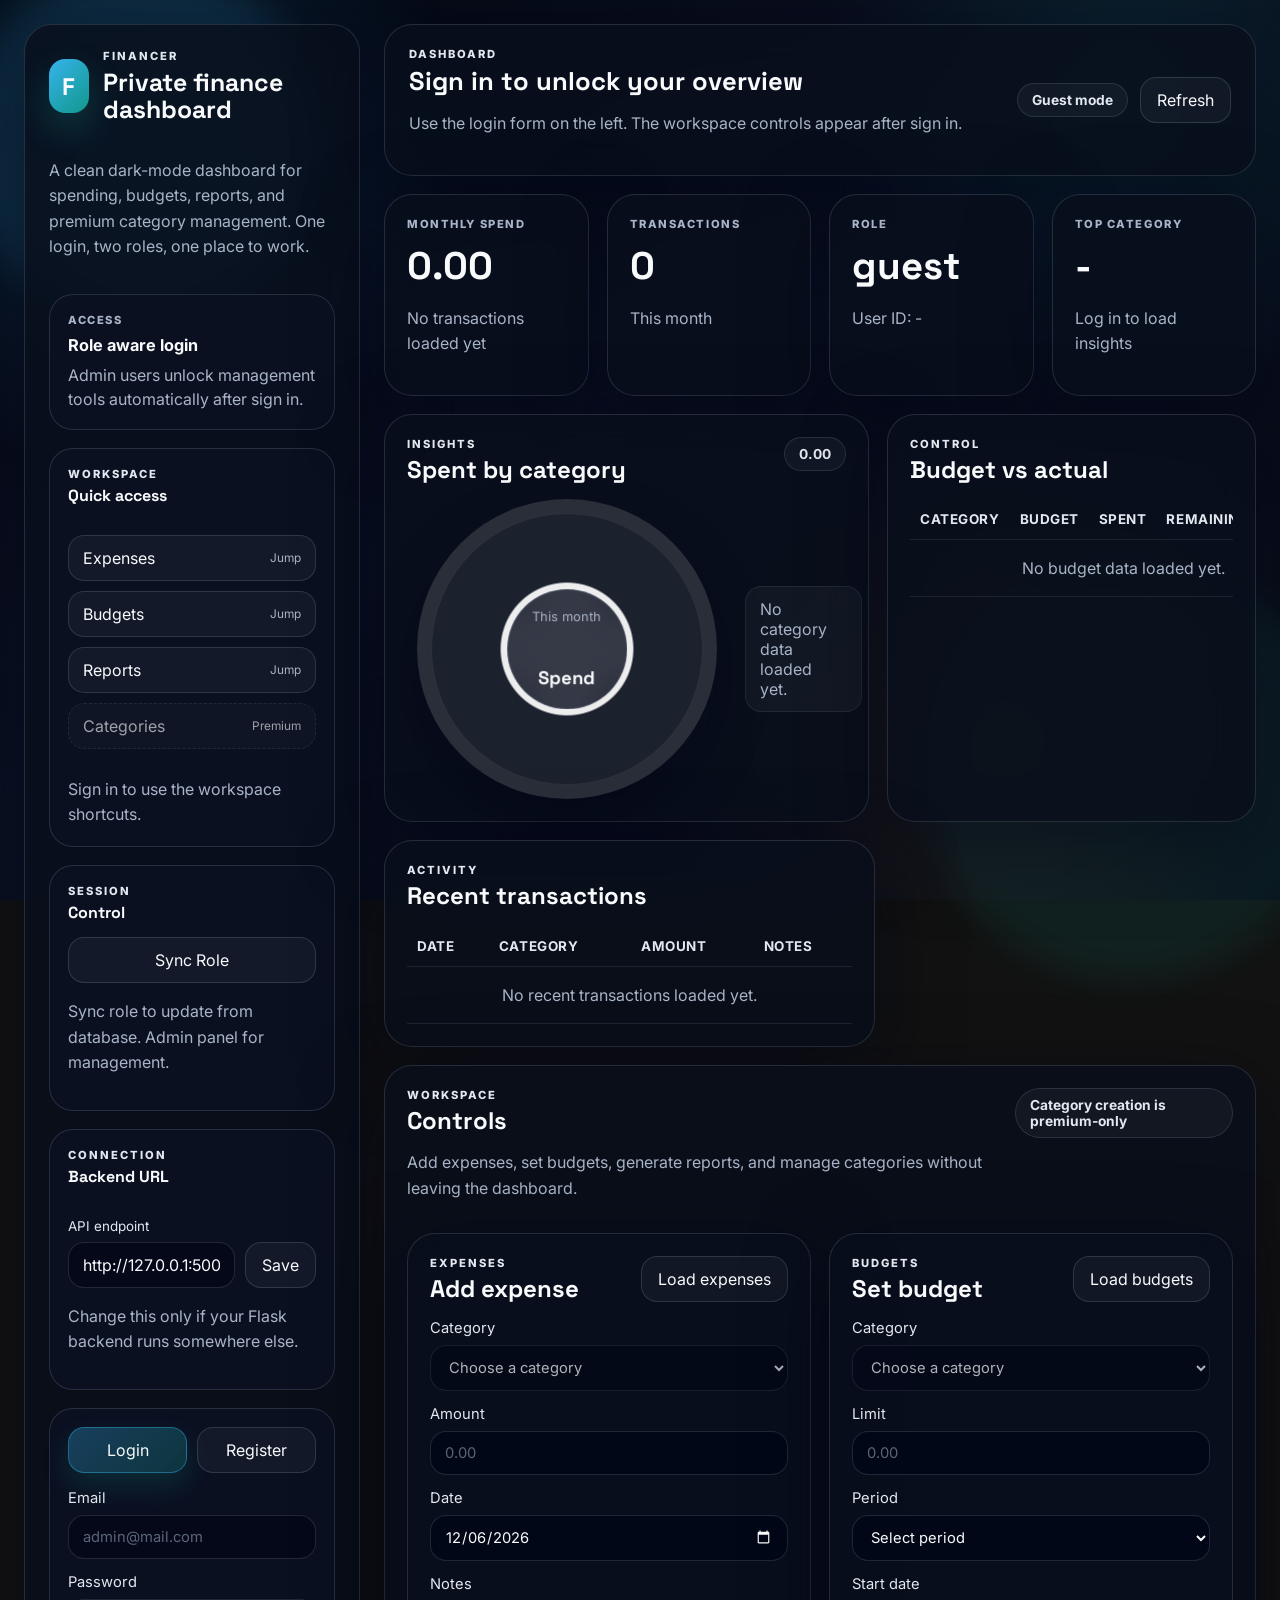
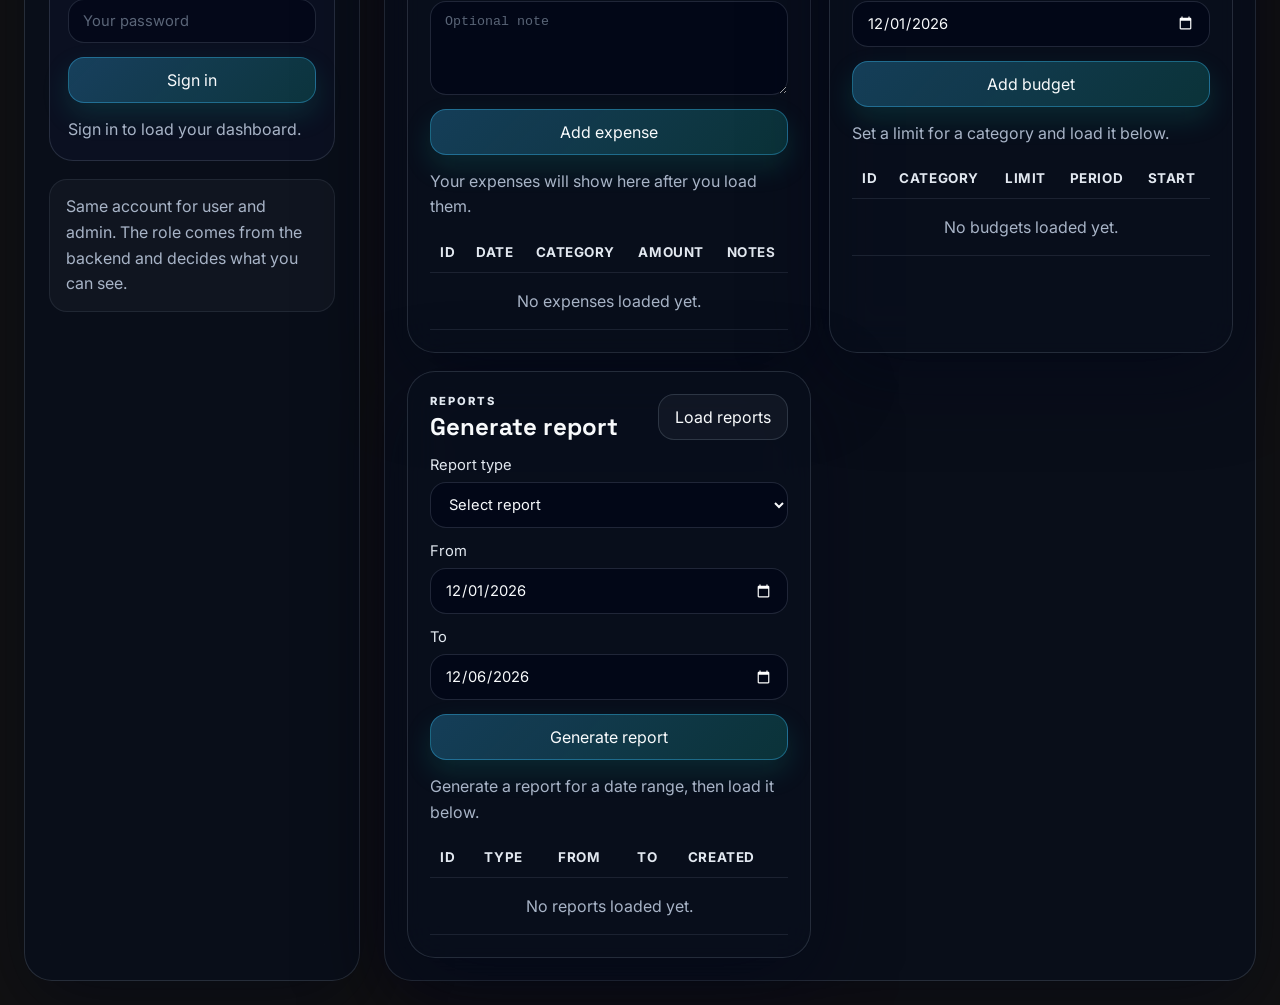
==== frontend/index.html @ 96e8eb56 "ALL FRONTEND FILES" ====
<!DOCTYPE html>
<html lang="en">
<head>
  <meta charset="UTF-8" />
  <meta name="viewport" content="width=device-width, initial-scale=1.0" />
  <title>Financer</title>
  <link rel="preconnect" href="https://fonts.googleapis.com" />
  <link rel="preconnect" href="https://fonts.gstatic.com" crossorigin />
  <link href="https://fonts.googleapis.com/css2?family=Inter:wght@400;500;600;700;800&family=Space+Grotesk:wght@500;700&display=swap" rel="stylesheet" />
  <link rel="stylesheet" href="style.css" />
</head>
<body>
  <div class="page-glow glow-a"></div>
  <div class="page-glow glow-b"></div>
  <div class="page-grid-overlay"></div>

  <div class="app-shell">
    <aside class="sidebar glass-surface">
      <div class="brand-block">
        <div class="brand-mark">F</div>
        <div>
          <p class="eyebrow">Financer</p>
          <h1>Private finance dashboard</h1>
        </div>
      </div>

      <p class="sidebar-copy">
        A clean dark-mode dashboard for spending, budgets, reports, and premium category management. One login, two roles, one place to work.
      </p>

      <div class="info-card">
        <div class="info-card-label">Access</div>
        <strong>Role aware login</strong>
        <p>Admin users unlock management tools automatically after sign in.</p>
      </div>

      <div class="sidebar-nav-card">
        <div class="section-head small">
          <div>
            <p class="eyebrow">Workspace</p>
            <h2>Quick access</h2>
          </div>
        </div>

        <div class="sidebar-nav">
          <button class="workspace-nav-button" type="button" data-workspace-target="expenseCard">Expenses</button>
          <button class="workspace-nav-button" type="button" data-workspace-target="budgetCard">Budgets</button>
          <button class="workspace-nav-button" type="button" data-workspace-target="reportCard">Reports</button>
          <button class="workspace-nav-button locked" type="button" data-workspace-target="categoryStudio">Categories</button>
        </div>

        <p id="workspaceNavMessage" class="workspace-nav-message">Use these shortcuts to jump to the working area below.</p>
      </div>

      <div class="settings-card">
        <div class="section-head small">
          <div>
            <p class="eyebrow">Session</p>
            <h2>Control</h2>
          </div>
        </div>
        <div class="sidebar-nav">
          <button id="syncRoleButton" class="ghost-button full-width-button" type="button">Sync Role</button>
          <button id="adminPanelButton" class="ghost-button full-width-button admin-only hidden" type="button">Admin Panel</button>
        </div>
        <p class="helper-text">Sync role to update from database. Admin panel for management.</p>
      </div>

      <div class="settings-card">
        <div class="section-head small">
          <div>
            <p class="eyebrow">Connection</p>
            <h2>Backend URL</h2>
          </div>
        </div>

        <label class="field-label" for="baseUrl">API endpoint</label>
        <div class="inline-field">
          <input id="baseUrl" type="url" placeholder="http://127.0.0.1:5000" autocomplete="off" />
          <button id="saveBaseUrlButton" class="ghost-button" type="button">Save</button>
        </div>
        <p class="helper-text">Change this only if your Flask backend runs somewhere else.</p>
      </div>

      <div class="auth-card">
        <div class="auth-tabs">
          <button class="tab-button active" data-auth-tab="login" type="button">Login</button>
          <button class="tab-button" data-auth-tab="register" type="button">Register</button>
        </div>

        <form id="loginForm" class="auth-form" data-auth-panel="login">
          <label>
            Email
            <input name="email" type="email" placeholder="admin@mail.com" required />
          </label>
          <label>
            Password
            <input name="password" type="password" placeholder="Your password" required />
          </label>
          <button class="primary-button" type="submit">Sign in</button>
        </form>

        <form id="registerForm" class="auth-form hidden" data-auth-panel="register">
          <label>
            Username
            <input name="username" type="text" placeholder="ahad" required />
          </label>
          <label>
            Email
            <input name="email" type="email" placeholder="ahad@mail.com" required />
          </label>
          <label>
            Password
            <input name="password" type="password" placeholder="At least 6 characters" required />
          </label>
          <button class="primary-button" type="submit">Create account</button>
        </form>

        <p id="authMessage" class="status-text">Sign in to load your dashboard.</p>
        <button id="logoutButton" class="ghost-button hidden logout-button" type="button">Logout</button>
      </div>

      <div class="sidebar-footnote">
        Same account for user and admin. The role comes from the backend and decides what you can see.
      </div>
    </aside>

    <main class="main-content">
      <header class="topbar glass-surface">
        <div>
          <p class="eyebrow">Dashboard</p>
          <h2 id="dashboardHeading">Sign in to unlock your overview</h2>
          <p id="dashboardSubtext" class="subtext">Use the controls below to add expenses, set budgets, and generate reports.</p>
        </div>
        <div class="topbar-actions">
          <span id="sessionBadge" class="badge">Guest mode</span>
          <button id="refreshButton" class="ghost-button" type="button">Refresh</button>
        </div>
      </header>

      <section class="kpi-grid">
        <article class="kpi-card glass-surface">
          <div class="kpi-label">Monthly spend</div>
          <h3 id="monthlyTotal">0.00</h3>
          <p id="monthlyCount" class="subtext">No transactions loaded yet</p>
        </article>

        <article class="kpi-card glass-surface">
          <div class="kpi-label">Transactions</div>
          <h3 id="transactionCount">0</h3>
          <p class="subtext">This month</p>
        </article>

        <article class="kpi-card glass-surface">
          <div class="kpi-label">Role</div>
          <h3 id="currentRole">guest</h3>
          <p id="currentUserId" class="subtext">User ID: -</p>
        </article>

        <article class="kpi-card glass-surface">
          <div class="kpi-label">Top category</div>
          <h3 id="topCategory">-</h3>
          <p id="topCategoryValue" class="subtext">Log in to load insights</p>
        </article>
      </section>

      <section class="content-grid">
        <article class="panel-card glass-surface chart-card">
          <div class="section-head">
            <div>
              <p class="eyebrow">Insights</p>
              <h2>Spent by category</h2>
            </div>
            <span id="chartTotal" class="metric-pill">0.00</span>
          </div>

          <div class="chart-layout">
            <div class="pie-chart" id="pieChart">
              <div class="pie-center">
                <span>This month</span>
                <strong>Spend</strong>
              </div>
            </div>
            <ul class="legend" id="pieLegend">
              <li class="legend-empty">No category data loaded yet.</li>
            </ul>
          </div>
        </article>

        <article class="panel-card glass-surface budget-card">
          <div class="section-head">
            <div>
              <p class="eyebrow">Control</p>
              <h2>Budget vs actual</h2>
            </div>
          </div>

          <div class="table-wrap">
            <table>
              <thead>
                <tr>
                  <th>Category</th>
                  <th>Budget</th>
                  <th>Spent</th>
                  <th>Remaining</th>
                  <th>Status</th>
                </tr>
              </thead>
              <tbody id="budgetBody">
                <tr>
                  <td colspan="5" class="empty-cell">No budget data loaded yet.</td>
                </tr>
              </tbody>
            </table>
          </div>
        </article>
      </section>

      <section class="content-grid lower-grid">
        <article class="panel-card glass-surface recent-card">
          <div class="section-head">
            <div>
              <p class="eyebrow">Activity</p>
              <h2>Recent transactions</h2>
            </div>
          </div>

          <div class="table-wrap">
            <table>
              <thead>
                <tr>
                  <th>Date</th>
                  <th>Category</th>
                  <th>Amount</th>
                  <th>Notes</th>
                </tr>
              </thead>
              <tbody id="recentBody">
                <tr>
                  <td colspan="4" class="empty-cell">No recent transactions loaded yet.</td>
                </tr>
              </tbody>
            </table>
          </div>
        </article>

        <article class="panel-card glass-surface admin-card hidden" id="adminPanel">
          <div class="section-head">
            <div>
              <p class="eyebrow">Admin</p>
              <h2>User management</h2>
            </div>
            <button id="loadUsersButton" class="ghost-button" type="button">Load users</button>
          </div>

          <div class="admin-grid">
            <form id="roleForm" class="mini-form">
              <label>
                Target user ID
                <input name="user_id" type="number" min="1" placeholder="5" required />
              </label>
              <label>
                New role
                <select name="role" required>
                  <option value="basic">basic</option>
                  <option value="premium">premium</option>
                  <option value="admin">admin</option>
                </select>
              </label>
              <button class="primary-button" type="submit">Update role</button>
            </form>

            <form id="deleteUserForm" class="mini-form">
              <label>
                User ID to delete
                <input name="user_id" type="number" min="1" placeholder="6" required />
              </label>
              <button class="danger-button" type="submit">Delete user</button>
            </form>
          </div>

          <div class="table-wrap users-table-wrap">
            <table>
              <thead>
                <tr>
                  <th>ID</th>
                  <th>Username</th>
                  <th>Email</th>
                  <th>Role</th>
                </tr>
              </thead>
              <tbody id="usersBody">
                <tr>
                  <td colspan="4" class="empty-cell">No users loaded yet.</td>
                </tr>
              </tbody>
            </table>
          </div>

          <p id="adminMessage" class="status-text">Admin tools appear after admin login.</p>
        </article>
      </section>

      <section class="workspace-section glass-surface" id="workspaceSection">
        <div class="section-head workspace-head">
          <div>
            <p class="eyebrow">Workspace</p>
            <h2>Controls</h2>
            <p class="subtext">Add expenses, set budgets, generate reports, and manage categories without leaving the dashboard.</p>
          </div>
          <span class="badge">Category creation is premium-only</span>
        </div>

        <div class="workspace-grid">
          <article class="panel-card glass-surface resource-card" id="expenseCard">
            <div class="section-head">
              <div>
                <p class="eyebrow">Expenses</p>
                <h2>Add expense</h2>
              </div>
              <button id="loadExpensesButton" class="ghost-button" type="button">Load expenses</button>
            </div>

            <form id="expenseForm" class="resource-form mini-form">
              <label>
                Category
                <select id="expenseCategorySelect" name="category_id" required></select>
              </label>
              <label>
                Amount
                <input name="amount" type="number" min="0.01" step="0.01" placeholder="0.00" required />
              </label>
              <label>
                Date
                <input name="expense_date" type="date" required />
              </label>
              <label>
                Notes
                <textarea name="notes" rows="3" placeholder="Optional note"></textarea>
              </label>
              <button class="primary-button" type="submit">Add expense</button>
            </form>

            <p id="expenseMessage" class="status-text">Your expenses will show here after you load them.</p>

            <div class="table-wrap resource-table-wrap">
              <table>
                <thead>
                  <tr>
                    <th>ID</th>
                    <th>Date</th>
                    <th>Category</th>
                    <th>Amount</th>
                    <th>Notes</th>
                  </tr>
                </thead>
                <tbody id="expensesBody">
                  <tr>
                    <td colspan="5" class="empty-cell">No expenses loaded yet.</td>
                  </tr>
                </tbody>
              </table>
            </div>
          </article>

          <article class="panel-card glass-surface resource-card" id="budgetCard">
            <div class="section-head">
              <div>
                <p class="eyebrow">Budgets</p>
                <h2>Set budget</h2>
              </div>
              <button id="loadBudgetsButton" class="ghost-button" type="button">Load budgets</button>
            </div>

            <form id="budgetForm" class="resource-form mini-form">
              <label>
                Category
                <select id="budgetCategorySelect" name="category_id" required></select>
              </label>
              <label>
                Limit
                <input name="amount_limit" type="number" min="0.01" step="0.01" placeholder="0.00" required />
              </label>
              <label>
                Period
                <select name="period" required>
                  <option value="">Select period</option>
                  <option value="weekly">weekly</option>
                  <option value="monthly">monthly</option>
                </select>
              </label>
              <label>
                Start date
                <input name="start_date" type="date" required />
              </label>
              <button class="primary-button" type="submit">Add budget</button>
            </form>

            <p id="budgetMessage" class="status-text">Set a limit for a category and load it below.</p>

            <div class="table-wrap resource-table-wrap">
              <table>
                <thead>
                  <tr>
                    <th>ID</th>
                    <th>Category</th>
                    <th>Limit</th>
                    <th>Period</th>
                    <th>Start</th>
                  </tr>
                </thead>
                <tbody id="budgetsBody">
                  <tr>
                    <td colspan="5" class="empty-cell">No budgets loaded yet.</td>
                  </tr>
                </tbody>
              </table>
            </div>
          </article>

          <article class="panel-card glass-surface resource-card" id="reportCard">
            <div class="section-head">
              <div>
                <p class="eyebrow">Reports</p>
                <h2>Generate report</h2>
              </div>
              <button id="loadReportsButton" class="ghost-button" type="button">Load reports</button>
            </div>

            <form id="reportForm" class="resource-form mini-form">
              <label>
                Report type
                <select name="report_type" required>
                  <option value="">Select report</option>
                  <option value="monthly_summary">monthly_summary</option>
                  <option value="by_category">by_category</option>
                  <option value="date_range">date_range</option>
                </select>
              </label>
              <label>
                From
                <input name="date_from" type="date" required />
              </label>
              <label>
                To
                <input name="date_to" type="date" required />
              </label>
              <button class="primary-button" type="submit">Generate report</button>
            </form>

            <p id="reportMessage" class="status-text">Generate a report for a date range, then load it below.</p>

            <div class="table-wrap resource-table-wrap">
              <table>
                <thead>
                  <tr>
                    <th>ID</th>
                    <th>Type</th>
                    <th>From</th>
                    <th>To</th>
                    <th>Created</th>
                  </tr>
                </thead>
                <tbody id="reportsBody">
                  <tr>
                    <td colspan="5" class="empty-cell">No reports loaded yet.</td>
                  </tr>
                </tbody>
              </table>
            </div>
          </article>

          <article class="panel-card glass-surface resource-card premium-only hidden" id="categoryStudio">
            <div class="section-head">
              <div>
                <p class="eyebrow">Categories</p>
                <h2>Premium category studio</h2>
              </div>
              <button id="loadCategoriesButton" class="ghost-button" type="button">Load categories</button>
            </div>

            <form id="categoryForm" class="resource-form mini-form">
              <label>
                Name
                <input name="name" type="text" placeholder="Transport" required />
              </label>
              <label>
                Description
                <input name="description" type="text" placeholder="Short description" />
              </label>
              <label class="checkbox-row">
                <input name="is_default" type="checkbox" />
                Default category
              </label>
              <button class="primary-button" type="submit">Add category</button>
            </form>

            <p id="categoryMessage" class="status-text">Premium users can create new categories here.</p>

            <div class="table-wrap resource-table-wrap">
              <table>
                <thead>
                  <tr>
                    <th>ID</th>
                    <th>Name</th>
                    <th>Description</th>
                    <th>Default</th>
                  </tr>
                </thead>
                <tbody id="categoriesBody">
                  <tr>
                    <td colspan="4" class="empty-cell">No categories loaded yet.</td>
                  </tr>
                </tbody>
              </table>
            </div>
          </article>
        </div>
      </section>
    </main>
  </div>

  <script src="app.js"></script>
</body>
</html>
---- frontend/style.css ----
* {
  box-sizing: border-box;
}

:root {
  color-scheme: dark;
  --bg-0: #030712;
  --bg-1: #0a1020;
  --bg-2: #111827;
  --surface: rgba(9, 15, 28, 0.84);
  --surface-strong: rgba(12, 18, 34, 0.94);
  --surface-soft: rgba(255, 255, 255, 0.04);
  --border: rgba(148, 163, 184, 0.2);
  --border-strong: rgba(148, 163, 184, 0.3);
  --text: #f8fafc;
  --muted: #a8b4c7;
  --muted-strong: #e2e8f0;
  --accent: #38bdf8;
  --accent-2: #14b8a6;
  --accent-3: #f59e0b;
  --danger: #fb7185;
  --success: #34d399;
  --shadow: 0 24px 80px rgba(2, 6, 23, 0.52);
}

html,
body {
  min-height: 100%;
  max-width: 100%;
  overflow-x: hidden;
}

body {
  margin: 0;
  font-family: Inter, system-ui, -apple-system, BlinkMacSystemFont, "Segoe UI", sans-serif;
  color: var(--text);
  background:
    radial-gradient(circle at 12% 18%, rgba(56, 189, 248, 0.16), transparent 24%),
    radial-gradient(circle at 88% 12%, rgba(20, 184, 166, 0.12), transparent 22%),
    radial-gradient(circle at 78% 84%, rgba(245, 158, 11, 0.10), transparent 28%),
    linear-gradient(145deg, var(--bg-0) 0%, var(--bg-1) 45%, #070b14 100%);
  background-attachment: fixed;
}

body::before {
  content: "";
  position: fixed;
  inset: 0;
  pointer-events: none;
  background-image:
    linear-gradient(rgba(148, 163, 184, 0.05) 1px, transparent 1px),
    linear-gradient(90deg, rgba(148, 163, 184, 0.05) 1px, transparent 1px);
  background-size: 56px 56px;
  mask-image: radial-gradient(circle at center, black 45%, transparent 88%);
  opacity: 0.45;
}

.page-glow {
  position: fixed;
  border-radius: 999px;
  filter: blur(18px);
  pointer-events: none;
  opacity: 0.35;
}

.glow-a {
  width: 360px;
  height: 360px;
  top: -40px;
  left: -40px;
  background: rgba(56, 189, 248, 0.36);
}

.glow-b {
  width: 420px;
  height: 420px;
  right: -60px;
  bottom: -80px;
  background: rgba(20, 184, 166, 0.28);
}

.page-grid-overlay {
  position: fixed;
  inset: 0;
  pointer-events: none;
  background: linear-gradient(180deg, transparent, rgba(15, 23, 42, 0.18));
}

.app-shell {
  position: relative;
  z-index: 1;
  display: grid;
  grid-template-columns: 336px minmax(0, 1fr);
  gap: 24px;
  width: 100%;
  max-width: 100vw;
  min-height: 100vh;
  padding: 24px;
  overflow-x: clip;
}

.glass-surface {
  background: var(--surface);
  border: 1px solid var(--border);
  backdrop-filter: blur(20px);
  -webkit-backdrop-filter: blur(20px);
  box-shadow: var(--shadow);
}

.sidebar {
  position: sticky;
  top: 24px;
  display: flex;
  flex-direction: column;
  gap: 18px;
  padding: 24px;
  border-radius: 28px;
  min-height: calc(100vh - 48px);
}

.brand-block {
  display: flex;
  align-items: center;
  gap: 14px;
}

.brand-mark {
  width: 54px;
  height: 54px;
  display: grid;
  place-items: center;
  border-radius: 16px;
  font-family: "Space Grotesk", Inter, sans-serif;
  font-size: 1.5rem;
  font-weight: 700;
  color: #f8fafc;
  background: linear-gradient(135deg, rgba(56, 189, 248, 0.95), rgba(20, 184, 166, 0.8));
  box-shadow: 0 16px 36px rgba(20, 184, 166, 0.24);
}

.eyebrow {
  margin: 0 0 6px;
  color: var(--muted-strong);
  text-transform: uppercase;
  letter-spacing: 0.18em;
  font-size: 0.7rem;
  font-weight: 800;
}

.sidebar h1,
.topbar h2,
.section-head h2 {
  margin: 0;
  font-family: "Space Grotesk", Inter, sans-serif;
  line-height: 1.1;
}

.sidebar h1 {
  font-size: 1.55rem;
}

.sidebar-copy,
.subtext,
.helper-text,
.status-text,
.sidebar-footnote,
.legend-empty,
.empty-cell {
  color: var(--muted);
}

.sidebar-copy,
.sidebar-footnote,
.helper-text,
.status-text,
.subtext {
  line-height: 1.6;
}

.info-card,
.settings-card,
.auth-card,
.sidebar-nav-card {
  border-radius: 24px;
  background: var(--surface-strong);
  border: 1px solid var(--border);
  padding: 18px;
}

.info-card-label,
.kpi-label {
  margin-bottom: 8px;
  text-transform: uppercase;
  letter-spacing: 0.14em;
  font-size: 0.7rem;
  color: var(--muted);
  font-weight: 800;
}

.info-card strong {
  display: block;
  font-size: 1.02rem;
  margin-bottom: 8px;
}

.info-card p {
  margin: 0;
  color: var(--muted);
  line-height: 1.5;
}

.sidebar-nav-card {
  display: grid;
  gap: 14px;
}

.sidebar-nav {
  display: grid;
  gap: 10px;
}

.workspace-nav-button {
  width: 100%;
  display: flex;
  align-items: center;
  justify-content: space-between;
  gap: 12px;
  border: 1px solid rgba(148, 163, 184, 0.2);
  background: rgba(255, 255, 255, 0.04);
  color: var(--text);
  border-radius: 16px;
  padding: 12px 14px;
  cursor: pointer;
  transition: transform 0.18s ease, background 0.18s ease, border-color 0.18s ease, opacity 0.18s ease;
}

.workspace-nav-button::after {
  content: "Jump";
  font-size: 0.74rem;
  color: var(--muted);
}

.workspace-nav-button:hover {
  transform: translateY(-1px);
  border-color: rgba(56, 189, 248, 0.4);
  background: rgba(56, 189, 248, 0.08);
}

.workspace-nav-button.locked {
  opacity: 0.62;
  border-style: dashed;
}

.workspace-nav-button.locked::after {
  content: "Premium";
  color: #f8fafc;
}

.workspace-nav-message {
  margin: 0;
  color: var(--muted);
  font-size: 0.88rem;
  line-height: 1.5;
}

.section-head {
  display: flex;
  align-items: flex-start;
  justify-content: space-between;
  gap: 12px;
}

.section-head.small h2 {
  font-size: 1rem;
}

.field-label {
  display: inline-block;
  margin: 16px 0 8px;
  font-size: 0.84rem;
  color: var(--muted-strong);
}

.inline-field {
  display: grid;
  grid-template-columns: minmax(0, 1fr) auto;
  gap: 10px;
}

input,
select,
button {
  font: inherit;
}

input,
select {
  width: 100%;
  border: 1px solid rgba(148, 163, 184, 0.2);
  background: rgba(2, 6, 23, 0.72);
  color: var(--text);
  border-radius: 16px;
  padding: 12px 14px;
  outline: none;
  transition: border-color 0.18s ease, background 0.18s ease, transform 0.18s ease;
}

input::placeholder {
  color: rgba(148, 163, 184, 0.6);
}

textarea {
  width: 100%;
  border: 1px solid rgba(148, 163, 184, 0.2);
  background: rgba(2, 6, 23, 0.72);
  color: var(--text);
  border-radius: 16px;
  padding: 12px 14px;
  outline: none;
  resize: vertical;
  min-height: 92px;
}

textarea::placeholder {
  color: rgba(148, 163, 184, 0.6);
}

textarea:focus {
  border-color: rgba(56, 189, 248, 0.7);
  background: rgba(15, 23, 42, 0.88);
}

input:focus,
select:focus {
  border-color: rgba(56, 189, 248, 0.7);
  background: rgba(15, 23, 42, 0.88);
}

.auth-tabs {
  display: grid;
  grid-template-columns: 1fr 1fr;
  gap: 10px;
  margin-bottom: 16px;
}

.tab-button,
.ghost-button,
.primary-button,
.danger-button {
  border: 1px solid rgba(148, 163, 184, 0.22);
  color: var(--text);
  border-radius: 16px;
  padding: 12px 16px;
  cursor: pointer;
  transition: transform 0.18s ease, background 0.18s ease, border-color 0.18s ease, box-shadow 0.18s ease;
}

.tab-button,
.ghost-button {
  background: rgba(255, 255, 255, 0.04);
}

.tab-button.active,
.primary-button {
  background: linear-gradient(135deg, rgba(56, 189, 248, 0.28), rgba(20, 184, 166, 0.22));
  border-color: rgba(56, 189, 248, 0.38);
  box-shadow: 0 12px 28px rgba(20, 184, 166, 0.16);
}

.danger-button {
  background: rgba(251, 113, 133, 0.14);
  border-color: rgba(251, 113, 133, 0.26);
}

.ghost-button:hover,
.primary-button:hover,
.danger-button:hover,
.tab-button:hover,
.logout-button:hover {
  transform: translateY(-1px);
}

.auth-form,
.mini-form {
  display: grid;
  gap: 14px;
}

.auth-form label,
.mini-form label {
  display: grid;
  gap: 8px;
  color: #e2e8f0;
  font-size: 0.92rem;
}

.status-text {
  margin: 14px 0 0;
}

.logout-button {
  width: 100%;
  margin-top: 14px;
}

.sidebar-footnote {
  padding: 14px 16px;
  border-radius: 18px;
  background: rgba(255, 255, 255, 0.03);
  border: 1px solid rgba(148, 163, 184, 0.12);
}

.main-content {
  display: grid;
  gap: 18px;
  align-content: start;
  min-width: 0;
}

.workspace-section {
  border-radius: 28px;
  padding: 22px;
  scroll-margin-top: 24px;
  min-width: 0;
}

.workspace-head {
  margin-bottom: 18px;
}

.workspace-grid {
  display: grid;
  grid-template-columns: repeat(2, minmax(0, 1fr));
  gap: 18px;
}

.resource-card {
  padding: 20px;
  scroll-margin-top: 24px;
}

.resource-form {
  margin-top: 8px;
}

.resource-form textarea {
  min-height: 94px;
}

.resource-table-wrap {
  margin-top: 12px;
}

.checkbox-row {
  display: flex !important;
  align-items: center;
  gap: 10px;
}

.checkbox-row input {
  width: auto;
  min-height: auto;
  accent-color: var(--accent);
}

.premium-only {
  border-color: rgba(56, 189, 248, 0.28);
}

.topbar {
  display: flex;
  align-items: center;
  justify-content: space-between;
  gap: 18px;
  padding: 22px 24px;
  border-radius: 28px;
}

.topbar h2 {
  font-size: clamp(1.4rem, 2vw, 2.1rem);
}

.topbar-actions {
  display: flex;
  align-items: center;
  gap: 12px;
  flex-wrap: wrap;
}

.badge,
.metric-pill,
.pill {
  display: inline-flex;
  align-items: center;
  justify-content: center;
  gap: 8px;
  border-radius: 999px;
  padding: 8px 14px;
  font-size: 0.86rem;
  font-weight: 700;
  color: #e2e8f0;
  border: 1px solid rgba(148, 163, 184, 0.18);
  background: rgba(255, 255, 255, 0.04);
}

.kpi-grid {
  display: grid;
  grid-template-columns: repeat(4, minmax(0, 1fr));
  gap: 18px;
}

.kpi-grid > *,
.content-grid > *,
.workspace-grid > * {
  min-width: 0;
}

.kpi-card,
.panel-card {
  border-radius: 28px;
  padding: 22px;
  min-width: 0;
}

.kpi-card h3 {
  margin: 10px 0 6px;
  font-family: "Space Grotesk", Inter, sans-serif;
  font-size: clamp(1.55rem, 3vw, 2.7rem);
}

.content-grid {
  display: grid;
  grid-template-columns: 1.25fr 0.95fr;
  gap: 18px;
  min-width: 0;
}

.lower-grid {
  grid-template-columns: 1.15fr 0.85fr;
}

.section-head {
  margin-bottom: 16px;
}

.chart-layout {
  display: grid;
  grid-template-columns: 320px minmax(0, 1fr);
  gap: 18px;
  align-items: center;
}

.pie-chart {
  width: min(300px, 100%);
  aspect-ratio: 1;
  margin: 0 auto;
  border-radius: 50%;
  position: relative;
  border: 14px solid rgba(255, 255, 255, 0.06);
  box-shadow:
    inset 0 0 0 1px rgba(255, 255, 255, 0.08),
    0 24px 50px rgba(2, 6, 23, 0.38);
  overflow: hidden;
  background: radial-gradient(circle at center, rgba(248, 250, 252, 0.92) 0 34%, rgba(255, 255, 255, 0.08) 35% 100%);
}

.pie-center {
  position: absolute;
  inset: 50% auto auto 50%;
  transform: translate(-50%, -50%);
  width: 44%;
  aspect-ratio: 1;
  border-radius: 50%;
  display: grid;
  place-items: center;
  text-align: center;
  background: rgba(2, 6, 23, 0.78);
  border: 1px solid rgba(148, 163, 184, 0.22);
  backdrop-filter: blur(18px);
  -webkit-backdrop-filter: blur(18px);
}

.pie-center span {
  color: var(--muted);
  font-size: 0.8rem;
}

.pie-center strong {
  display: block;
  margin-top: 3px;
  font-family: "Space Grotesk", Inter, sans-serif;
  font-size: 1.15rem;
}

.legend {
  list-style: none;
  padding: 0;
  margin: 0;
  display: grid;
  gap: 10px;
}

.legend li {
  display: grid;
  grid-template-columns: auto 1fr auto;
  gap: 10px;
  align-items: center;
  padding: 12px 14px;
  border-radius: 16px;
  background: rgba(255, 255, 255, 0.04);
  border: 1px solid rgba(148, 163, 184, 0.12);
}

.legend-swatch {
  width: 12px;
  height: 12px;
  border-radius: 50%;
  box-shadow: 0 0 0 4px rgba(255, 255, 255, 0.03);
}

.legend-empty {
  padding: 18px 14px;
  border-radius: 16px;
  background: rgba(255, 255, 255, 0.03);
  border: 1px solid rgba(148, 163, 184, 0.12);
}

.table-wrap {
  overflow: auto;
  max-width: 100%;
  min-width: 0;
}

table {
  width: 100%;
  border-collapse: collapse;
}

th,
td {
  padding: 12px 10px;
  border-bottom: 1px solid rgba(148, 163, 184, 0.14);
  text-align: left;
  vertical-align: top;
}

th {
  color: var(--muted-strong);
  font-size: 0.84rem;
  letter-spacing: 0.04em;
  text-transform: uppercase;
}

.empty-cell {
  text-align: center;
  padding: 18px 10px;
}

.pill.success {
  background: rgba(52, 211, 153, 0.14);
  border-color: rgba(52, 211, 153, 0.22);
  color: #d1fae5;
}

.pill.danger {
  background: rgba(251, 113, 133, 0.14);
  border-color: rgba(251, 113, 133, 0.22);
  color: #ffe4ea;
}

.row-warning td {
  background: rgba(251, 113, 133, 0.05);
}

.admin-grid {
  display: grid;
  grid-template-columns: repeat(2, minmax(0, 1fr));
  gap: 16px;
  margin-bottom: 16px;
}

.full-width-button {
  width: 100%;
}

.admin-kpi-grid .kpi-card h3 {
  font-size: clamp(1.7rem, 3vw, 2.45rem);
}

.admin-inline-form {
  margin: -4px 0 16px;
}

.compact-label {
  margin-top: 0;
}

.admin-table-wrap {
  border-radius: 18px;
  border: 1px solid rgba(148, 163, 184, 0.12);
  background: rgba(255, 255, 255, 0.025);
  max-width: 100%;
  overflow-x: auto;
  overflow-y: hidden;
}

.admin-table-wrap table {
  width: max-content;
  min-width: 100%;
}

.tall-table {
  max-height: 420px;
  overflow-y: auto;
}

.admin-table-actions {
  display: flex;
  align-items: center;
  gap: 8px;
  flex-wrap: wrap;
}

.admin-btn {
  border: 1px solid rgba(148, 163, 184, 0.22);
  color: var(--text);
  border-radius: 999px;
  padding: 8px 12px;
  background: rgba(255, 255, 255, 0.04);
  cursor: pointer;
  font-size: 0.84rem;
  font-weight: 700;
  transition: transform 0.18s ease, background 0.18s ease, border-color 0.18s ease;
}

.admin-btn:hover {
  transform: translateY(-1px);
  border-color: rgba(56, 189, 248, 0.4);
  background: rgba(56, 189, 248, 0.08);
}

.admin-btn-danger {
  border-color: rgba(251, 113, 133, 0.26);
  background: rgba(251, 113, 133, 0.14);
}

.admin-btn-danger:hover {
  border-color: rgba(251, 113, 133, 0.42);
  background: rgba(251, 113, 133, 0.2);
}

.status-badge {
  display: inline-flex;
  align-items: center;
  justify-content: center;
  border-radius: 999px;
  padding: 6px 10px;
  font-size: 0.78rem;
  font-weight: 800;
  text-transform: uppercase;
  letter-spacing: 0.06em;
  color: #e2e8f0;
  border: 1px solid rgba(148, 163, 184, 0.18);
  background: rgba(255, 255, 255, 0.04);
}

.status-admin {
  color: #e0f2fe;
  border-color: rgba(56, 189, 248, 0.28);
  background: rgba(56, 189, 248, 0.14);
}

.status-premium {
  color: #ccfbf1;
  border-color: rgba(20, 184, 166, 0.28);
  background: rgba(20, 184, 166, 0.14);
}

.status-basic {
  color: #fef3c7;
  border-color: rgba(245, 158, 11, 0.26);
  background: rgba(245, 158, 11, 0.12);
}

.users-table-wrap {
  margin-top: 8px;
}

.hidden {
  display: none !important;
}

.error {
  color: #fecdd3;
}

@media (max-width: 1200px) {
  .app-shell {
    grid-template-columns: 1fr;
  }

  .sidebar {
    position: relative;
    top: 0;
    min-height: auto;
  }

  .kpi-grid,
  .content-grid,
  .lower-grid,
  .chart-layout,
  .admin-grid,
  .workspace-grid {
    grid-template-columns: 1fr;
  }
}

@media (max-width: 720px) {
  .app-shell {
    padding: 16px;
  }

  .sidebar,
  .topbar,
  .kpi-card,
  .panel-card {
    padding: 18px;
    border-radius: 22px;
  }

  .topbar {
    flex-direction: column;
    align-items: flex-start;
  }

  .inline-field {
    grid-template-columns: 1fr;
  }

  .topbar-actions {
    width: 100%;
    justify-content: space-between;
  }
}
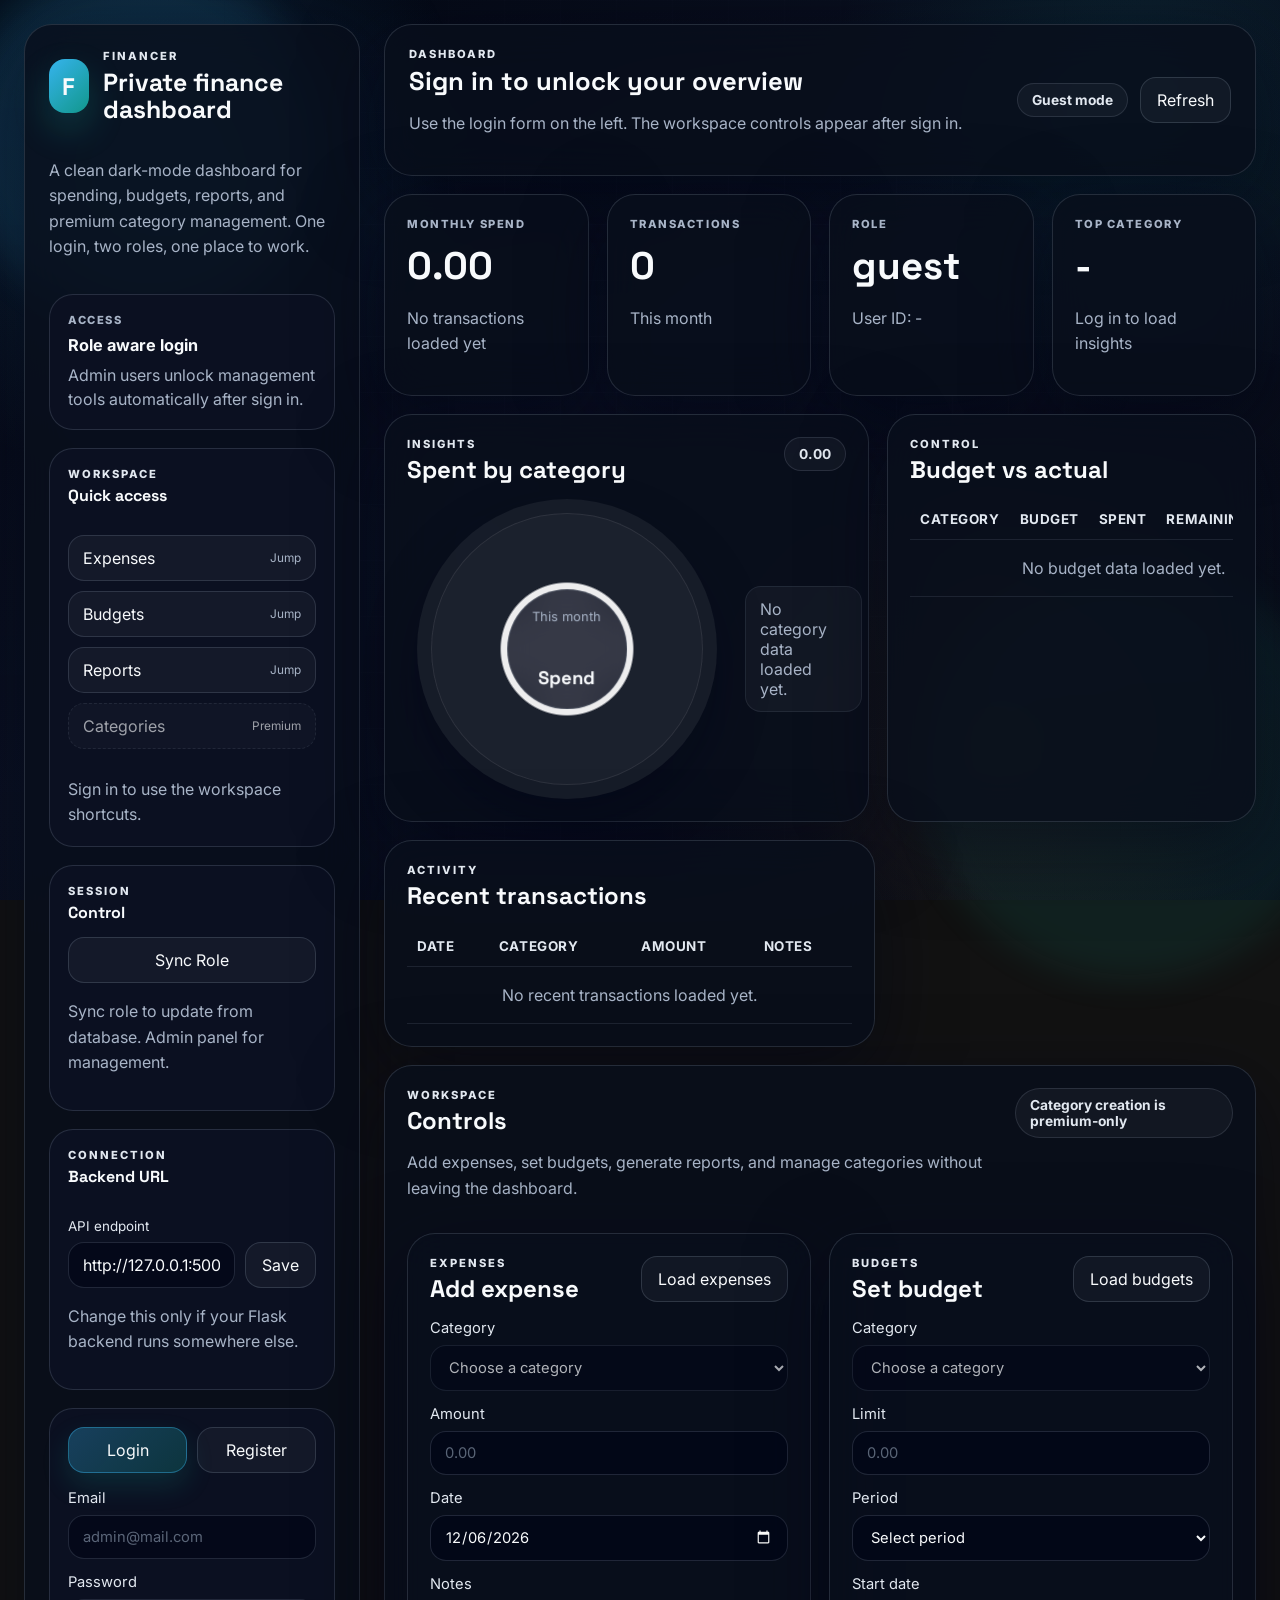
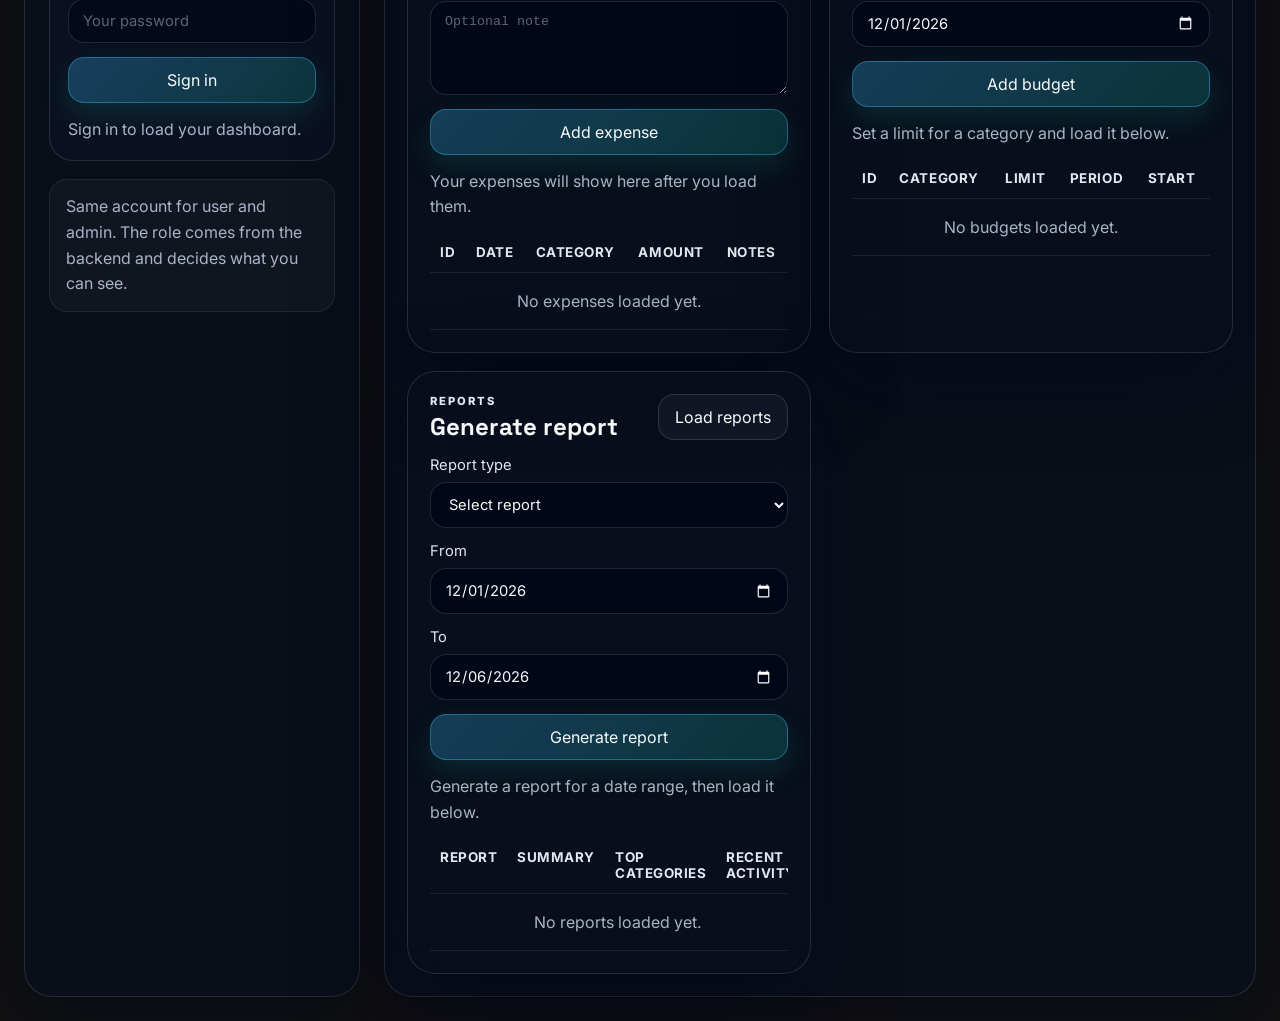
==== commit c14e1457: "Refined the code, made it easier to understand. Added common.py for shared helpers.  Removed duplica" ====
--- a/frontend/index.html
+++ b/frontend/index.html
@@ -454,16 +454,15 @@
               <table>
                 <thead>
                   <tr>
-                    <th>ID</th>
-                    <th>Type</th>
-                    <th>From</th>
-                    <th>To</th>
-                    <th>Created</th>
+                    <th>Report</th>
+                    <th>Summary</th>
+                    <th>Top categories</th>
+                    <th>Recent activity</th>
                   </tr>
                 </thead>
                 <tbody id="reportsBody">
                   <tr>
-                    <td colspan="5" class="empty-cell">No reports loaded yet.</td>
+                    <td colspan="4" class="empty-cell">No reports loaded yet.</td>
                   </tr>
                 </tbody>
               </table>
--- a/frontend/style.css
+++ b/frontend/style.css
@@ -562,6 +562,7 @@
     0 24px 50px rgba(2, 6, 23, 0.38);
   overflow: hidden;
   background: radial-gradient(circle at center, rgba(248, 250, 252, 0.92) 0 34%, rgba(255, 255, 255, 0.08) 35% 100%);
+  background-clip: padding-box;
 }
 
 .pie-center {
@@ -672,6 +673,61 @@
   background: rgba(251, 113, 133, 0.05);
 }
 
+.report-meta,
+.muted-cell {
+  display: block;
+  margin-top: 5px;
+  color: var(--muted);
+  font-size: 0.82rem;
+  line-height: 1.35;
+}
+
+.report-summary-grid {
+  display: grid;
+  grid-template-columns: repeat(2, minmax(96px, 1fr));
+  gap: 8px;
+  min-width: 230px;
+}
+
+.report-summary-grid span {
+  padding: 9px 10px;
+  border-radius: 12px;
+  background: rgba(255, 255, 255, 0.035);
+  border: 1px solid rgba(148, 163, 184, 0.12);
+}
+
+.report-summary-grid strong,
+.report-summary-grid small {
+  display: block;
+}
+
+.report-summary-grid small {
+  margin-top: 3px;
+  color: var(--muted);
+  font-size: 0.72rem;
+}
+
+.report-mini-list {
+  list-style: none;
+  display: grid;
+  gap: 8px;
+  padding: 0;
+  margin: 0;
+  min-width: 220px;
+}
+
+.report-mini-list li {
+  display: grid;
+  grid-template-columns: minmax(0, 1fr) auto;
+  gap: 12px;
+  align-items: start;
+}
+
+.report-mini-list span {
+  color: var(--muted-strong);
+  line-height: 1.35;
+}
+
 .admin-grid {
   display: grid;
   grid-template-columns: repeat(2, minmax(0, 1fr));
@@ -685,6 +741,10 @@
 
 .admin-kpi-grid .kpi-card h3 {
   font-size: clamp(1.7rem, 3vw, 2.45rem);
+}
+
+.admin-kpi-grid {
+  grid-template-columns: repeat(5, minmax(0, 1fr));
 }
 
 .admin-inline-form {
@@ -782,6 +842,43 @@
   background: rgba(245, 158, 11, 0.12);
 }
 
+.audit-table strong {
+  display: block;
+  margin-bottom: 4px;
+}
+
+.audit-muted {
+  display: block;
+  color: var(--muted);
+  font-size: 0.82rem;
+  line-height: 1.35;
+}
+
+.audit-state {
+  margin-top: 8px;
+  width: fit-content;
+  padding: 5px 9px;
+  font-size: 0.74rem;
+}
+
+.audit-action-insert {
+  color: #d1fae5;
+  border-color: rgba(52, 211, 153, 0.28);
+  background: rgba(52, 211, 153, 0.14);
+}
+
+.audit-action-update {
+  color: #e0f2fe;
+  border-color: rgba(56, 189, 248, 0.28);
+  background: rgba(56, 189, 248, 0.14);
+}
+
+.audit-action-delete {
+  color: #ffe4ea;
+  border-color: rgba(251, 113, 133, 0.3);
+  background: rgba(251, 113, 133, 0.15);
+}
+
 .users-table-wrap {
   margin-top: 8px;
 }
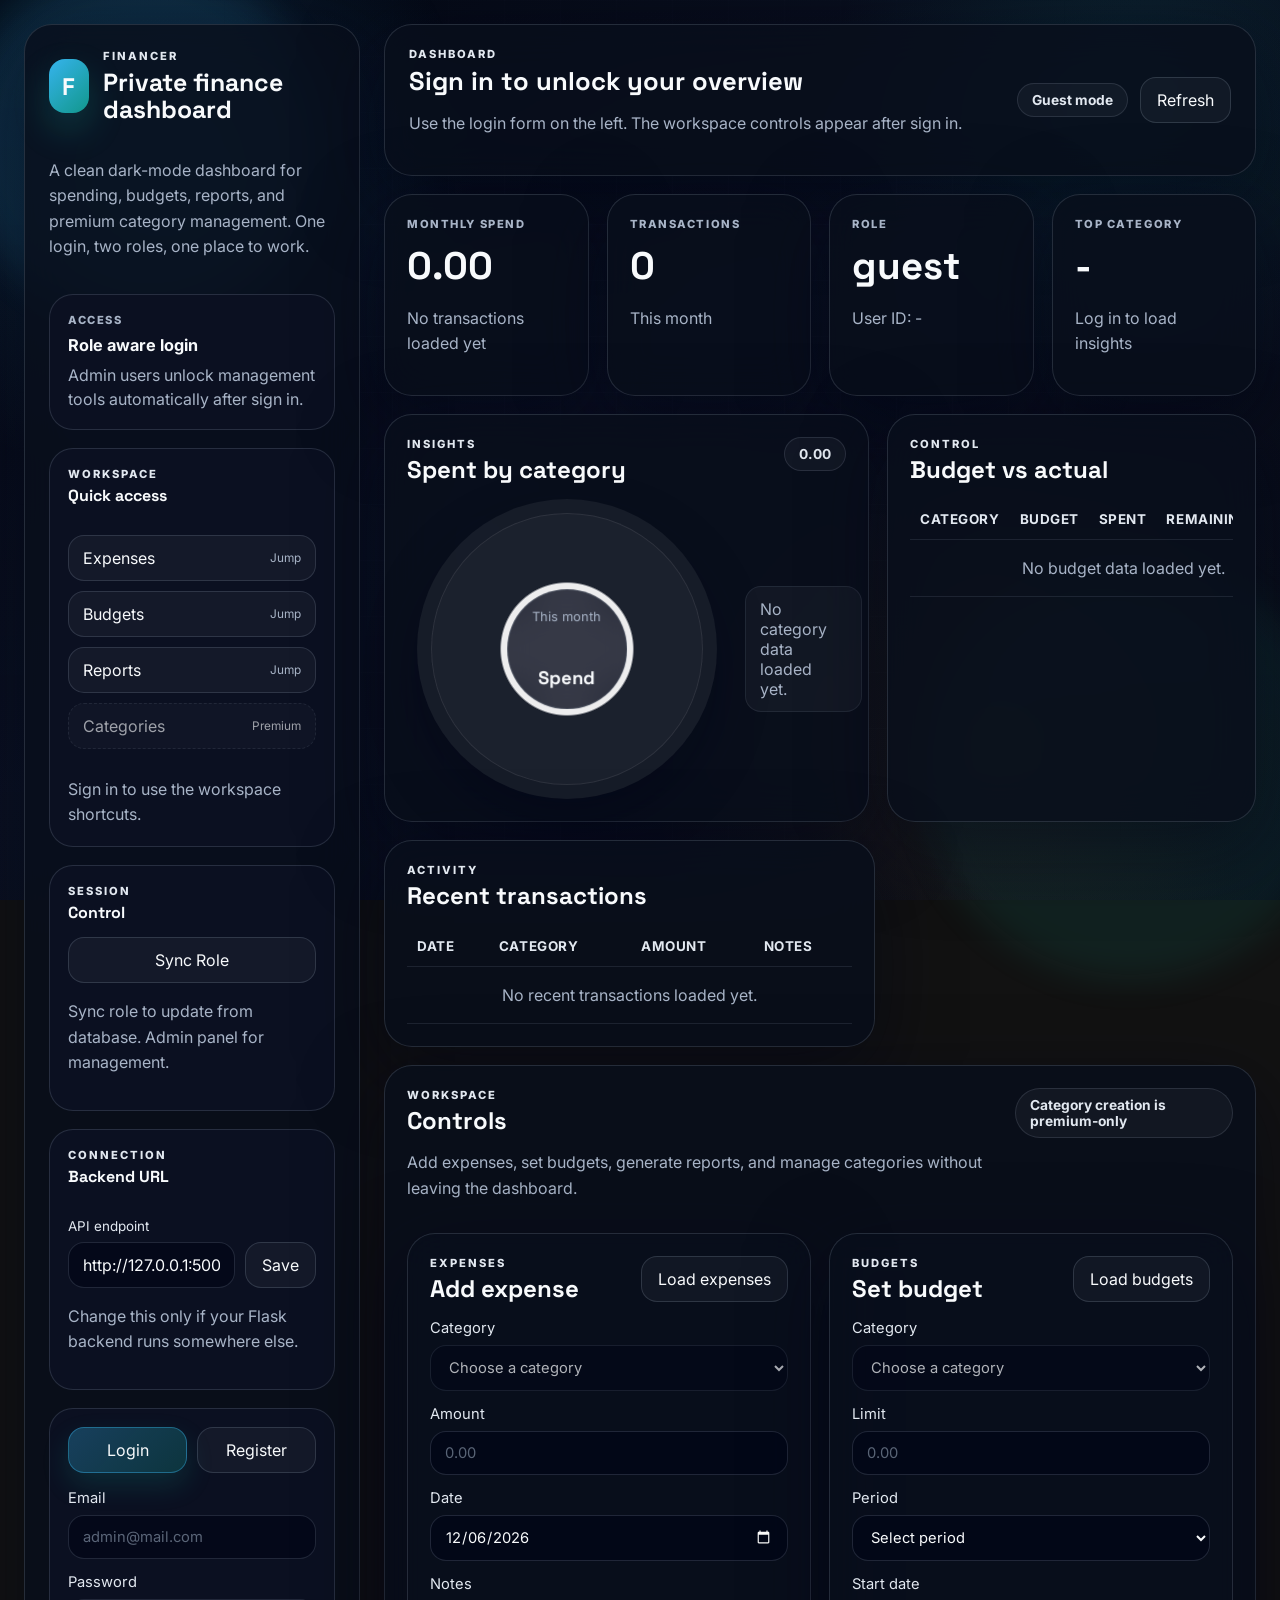
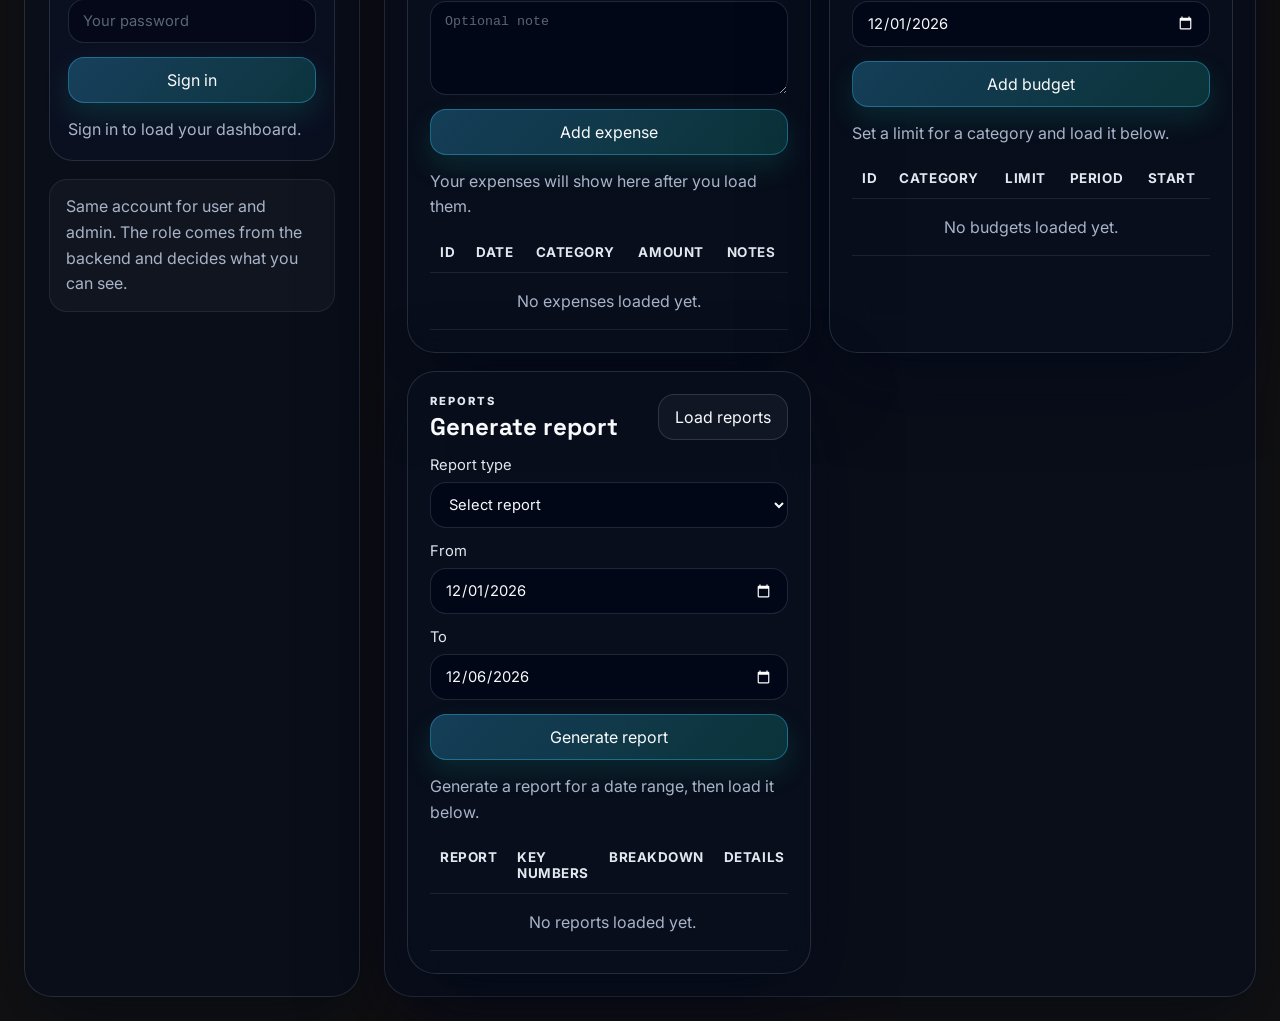
==== commit 70b0a601: "Fixed report generation by category" ====
--- a/frontend/index.html
+++ b/frontend/index.html
@@ -432,9 +432,9 @@
                 Report type
                 <select name="report_type" required>
                   <option value="">Select report</option>
-                  <option value="monthly_summary">monthly_summary</option>
-                  <option value="by_category">by_category</option>
-                  <option value="date_range">date_range</option>
+                  <option value="monthly_summary">Monthly summary</option>
+                  <option value="by_category">Category breakdown</option>
+                  <option value="date_range">Detailed date range</option>
                 </select>
               </label>
               <label>
@@ -455,9 +455,9 @@
                 <thead>
                   <tr>
                     <th>Report</th>
-                    <th>Summary</th>
-                    <th>Top categories</th>
-                    <th>Recent activity</th>
+                    <th>Key numbers</th>
+                    <th>Breakdown</th>
+                    <th>Details</th>
                   </tr>
                 </thead>
                 <tbody id="reportsBody">
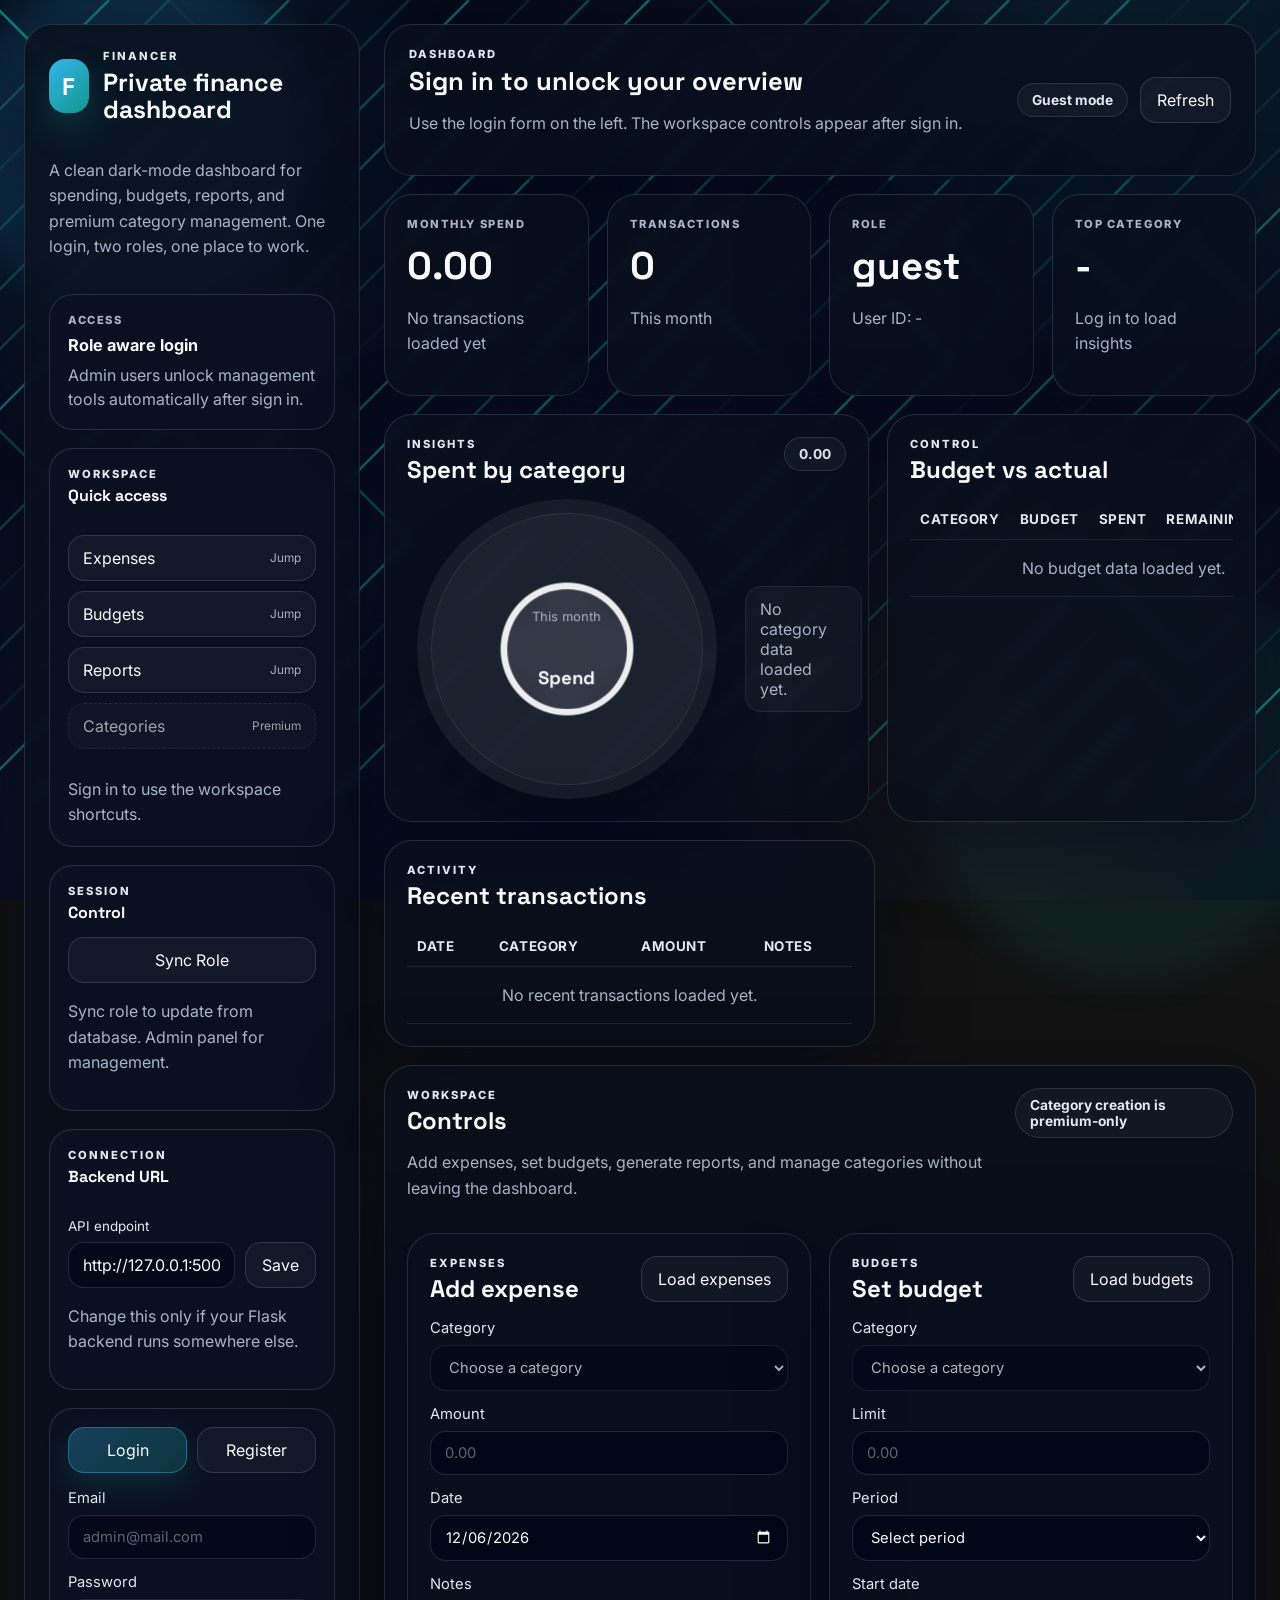
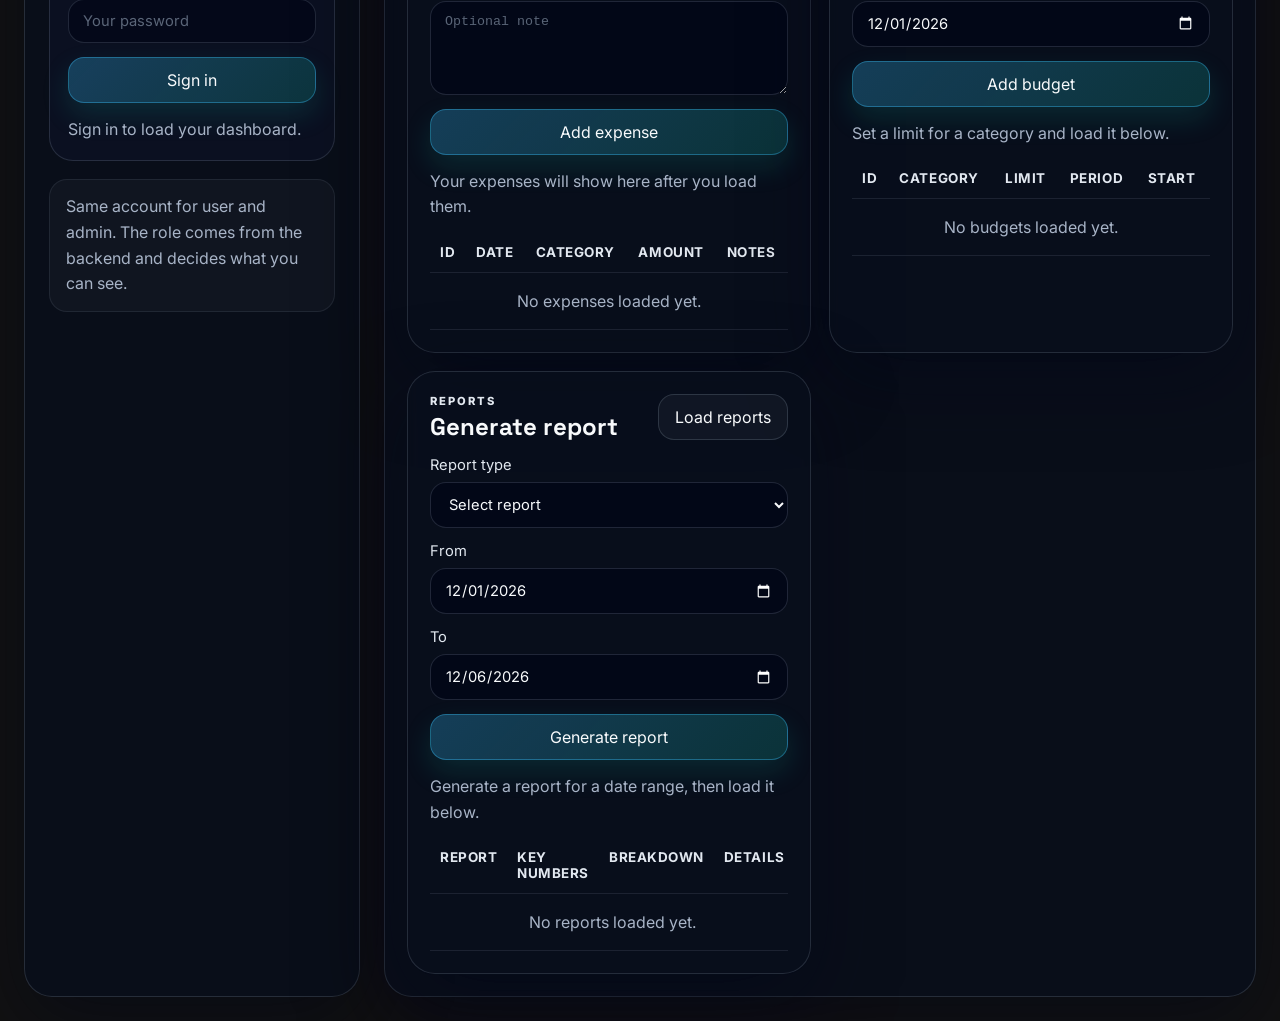
==== commit f84dcb9b: "Added Textured SVG Patterns on the Background to Enhance the Glass Morphism Effect" ====
--- a/frontend/index.html
+++ b/frontend/index.html
@@ -9,7 +9,7 @@
   <link href="https://fonts.googleapis.com/css2?family=Inter:wght@400;500;600;700;800&family=Space+Grotesk:wght@500;700&display=swap" rel="stylesheet" />
   <link rel="stylesheet" href="style.css" />
 </head>
-<body>
+<body class="dashboard-page">
   <div class="page-glow glow-a"></div>
   <div class="page-glow glow-b"></div>
   <div class="page-grid-overlay"></div>
--- a/frontend/style.css
+++ b/frontend/style.css
@@ -34,12 +34,19 @@
   margin: 0;
   font-family: Inter, system-ui, -apple-system, BlinkMacSystemFont, "Segoe UI", sans-serif;
   color: var(--text);
+  --spiral-bg: url("ttten.svg");
+  --spiral-opacity: 0.5;
   background:
     radial-gradient(circle at 12% 18%, rgba(56, 189, 248, 0.16), transparent 24%),
     radial-gradient(circle at 88% 12%, rgba(20, 184, 166, 0.12), transparent 22%),
     radial-gradient(circle at 78% 84%, rgba(245, 158, 11, 0.10), transparent 28%),
     linear-gradient(145deg, var(--bg-0) 0%, var(--bg-1) 45%, #070b14 100%);
   background-attachment: fixed;
+}
+
+body.admin-page {
+  --spiral-bg: url("admin-ttten.svg");
+  --spiral-opacity: 1;
 }
 
 body::before {
@@ -55,6 +62,18 @@
   opacity: 0.45;
 }
 
+body::after {
+  content: "";
+  position: fixed;
+  inset: 0;
+  pointer-events: none;
+  background-image: var(--spiral-bg);
+  background-repeat: no-repeat;
+  background-position: center top;
+  background-size: max(1422px, 100vw) auto;
+  opacity: var(--spiral-opacity);
+}
+
 .page-glow {
   position: fixed;
   border-radius: 999px;
@@ -102,8 +121,8 @@
 .glass-surface {
   background: var(--surface);
   border: 1px solid var(--border);
-  backdrop-filter: blur(20px);
-  -webkit-backdrop-filter: blur(20px);
+  backdrop-filter: blur(5px);
+  -webkit-backdrop-filter: blur(5px);
   box-shadow: var(--shadow);
 }
 
@@ -728,6 +747,24 @@
   line-height: 1.35;
 }
 
+.report-highlight {
+  display: grid;
+  gap: 4px;
+  min-width: 190px;
+}
+
+.report-highlight small {
+  color: var(--muted);
+}
+
+.report-highlight strong {
+  font-size: 0.98rem;
+}
+
+.report-highlight span {
+  color: var(--muted-strong);
+}
+
 .admin-grid {
   display: grid;
   grid-template-columns: repeat(2, minmax(0, 1fr));
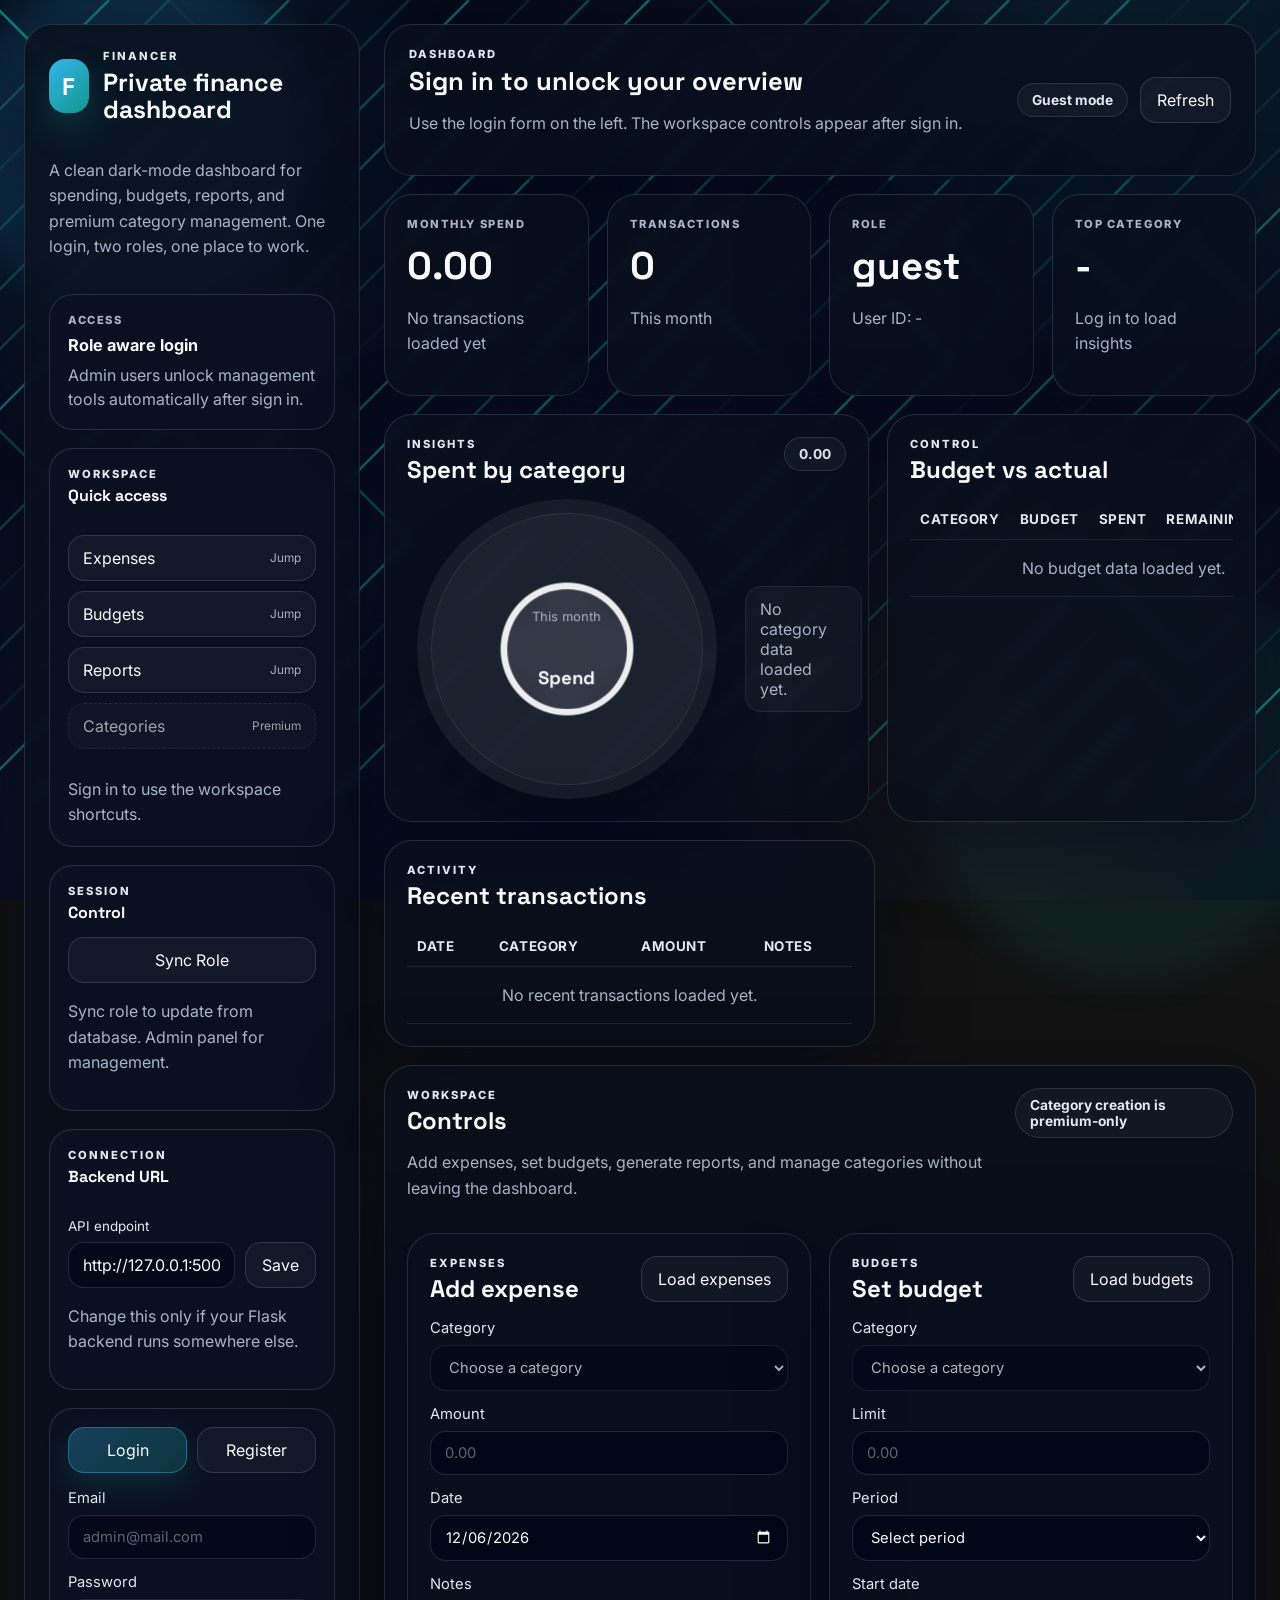
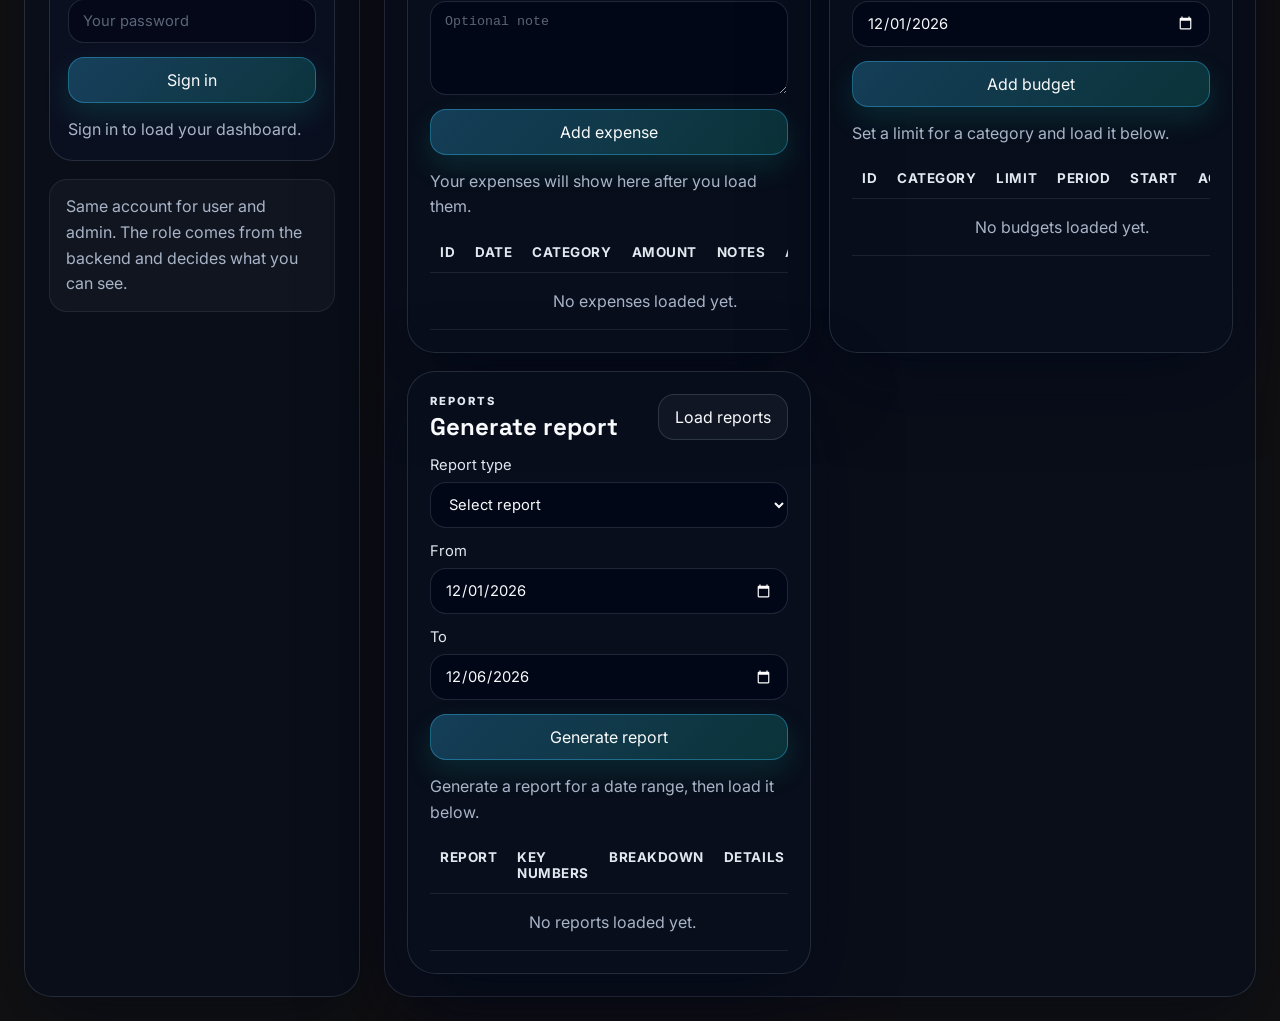
==== commit b463964c: "Implemented the edit/delete functionality for expenses, budgets & categories. - Users can now edit/d" ====
--- a/frontend/index.html
+++ b/frontend/index.html
@@ -352,11 +352,12 @@
                     <th>Category</th>
                     <th>Amount</th>
                     <th>Notes</th>
+                    <th>Actions</th>
                   </tr>
                 </thead>
                 <tbody id="expensesBody">
                   <tr>
-                    <td colspan="5" class="empty-cell">No expenses loaded yet.</td>
+                    <td colspan="6" class="empty-cell">No expenses loaded yet.</td>
                   </tr>
                 </tbody>
               </table>
@@ -407,11 +408,12 @@
                     <th>Limit</th>
                     <th>Period</th>
                     <th>Start</th>
+                    <th>Actions</th>
                   </tr>
                 </thead>
                 <tbody id="budgetsBody">
                   <tr>
-                    <td colspan="5" class="empty-cell">No budgets loaded yet.</td>
+                    <td colspan="6" class="empty-cell">No budgets loaded yet.</td>
                   </tr>
                 </tbody>
               </table>
@@ -504,11 +506,12 @@
                     <th>Name</th>
                     <th>Description</th>
                     <th>Default</th>
+                    <th>Actions</th>
                   </tr>
                 </thead>
                 <tbody id="categoriesBody">
                   <tr>
-                    <td colspan="4" class="empty-cell">No categories loaded yet.</td>
+                    <td colspan="5" class="empty-cell">No categories loaded yet.</td>
                   </tr>
                 </tbody>
               </table>
@@ -519,6 +522,20 @@
     </main>
   </div>
 
+  <div id="recordModal" class="modal-backdrop hidden" role="dialog" aria-modal="true" aria-labelledby="recordModalTitle">
+    <div class="modal-panel glass-surface" role="document">
+      <div class="modal-head">
+        <div>
+          <p id="recordModalEyebrow" class="eyebrow">Edit</p>
+          <h2 id="recordModalTitle">Update record</h2>
+        </div>
+        <button id="recordModalClose" class="modal-close-button" type="button" aria-label="Close modal">&times;</button>
+      </div>
+      <form id="recordModalForm" class="modal-form mini-form"></form>
+      <p id="recordModalMessage" class="status-text"></p>
+    </div>
+  </div>
+
   <script src="app.js"></script>
 </body>
 </html>
--- a/frontend/style.css
+++ b/frontend/style.css
@@ -846,6 +846,74 @@
   background: rgba(251, 113, 133, 0.2);
 }
 
+.row-actions {
+  display: flex;
+  align-items: center;
+  gap: 8px;
+  flex-wrap: wrap;
+  min-width: 148px;
+}
+
+.modal-backdrop {
+  position: fixed;
+  inset: 0;
+  z-index: 20;
+  display: grid;
+  place-items: center;
+  padding: 20px;
+  background: rgba(2, 6, 23, 0.72);
+  backdrop-filter: blur(10px);
+  -webkit-backdrop-filter: blur(10px);
+}
+
+.modal-panel {
+  width: min(560px, 100%);
+  max-height: min(760px, calc(100vh - 40px));
+  overflow: auto;
+  border-radius: 24px;
+  padding: 22px;
+}
+
+.modal-head {
+  display: flex;
+  align-items: flex-start;
+  justify-content: space-between;
+  gap: 16px;
+  margin-bottom: 16px;
+}
+
+.modal-head h2 {
+  margin: 0;
+  font-family: "Space Grotesk", Inter, sans-serif;
+}
+
+.modal-close-button {
+  width: 40px;
+  height: 40px;
+  display: grid;
+  place-items: center;
+  flex: 0 0 auto;
+  border: 1px solid rgba(148, 163, 184, 0.22);
+  border-radius: 999px;
+  background: rgba(255, 255, 255, 0.04);
+  color: var(--text);
+  font-size: 1.5rem;
+  line-height: 1;
+  cursor: pointer;
+}
+
+.modal-form {
+  margin-top: 0;
+}
+
+.modal-actions {
+  display: flex;
+  justify-content: flex-end;
+  gap: 10px;
+  flex-wrap: wrap;
+  margin-top: 4px;
+}
+
 .status-badge {
   display: inline-flex;
   align-items: center;
